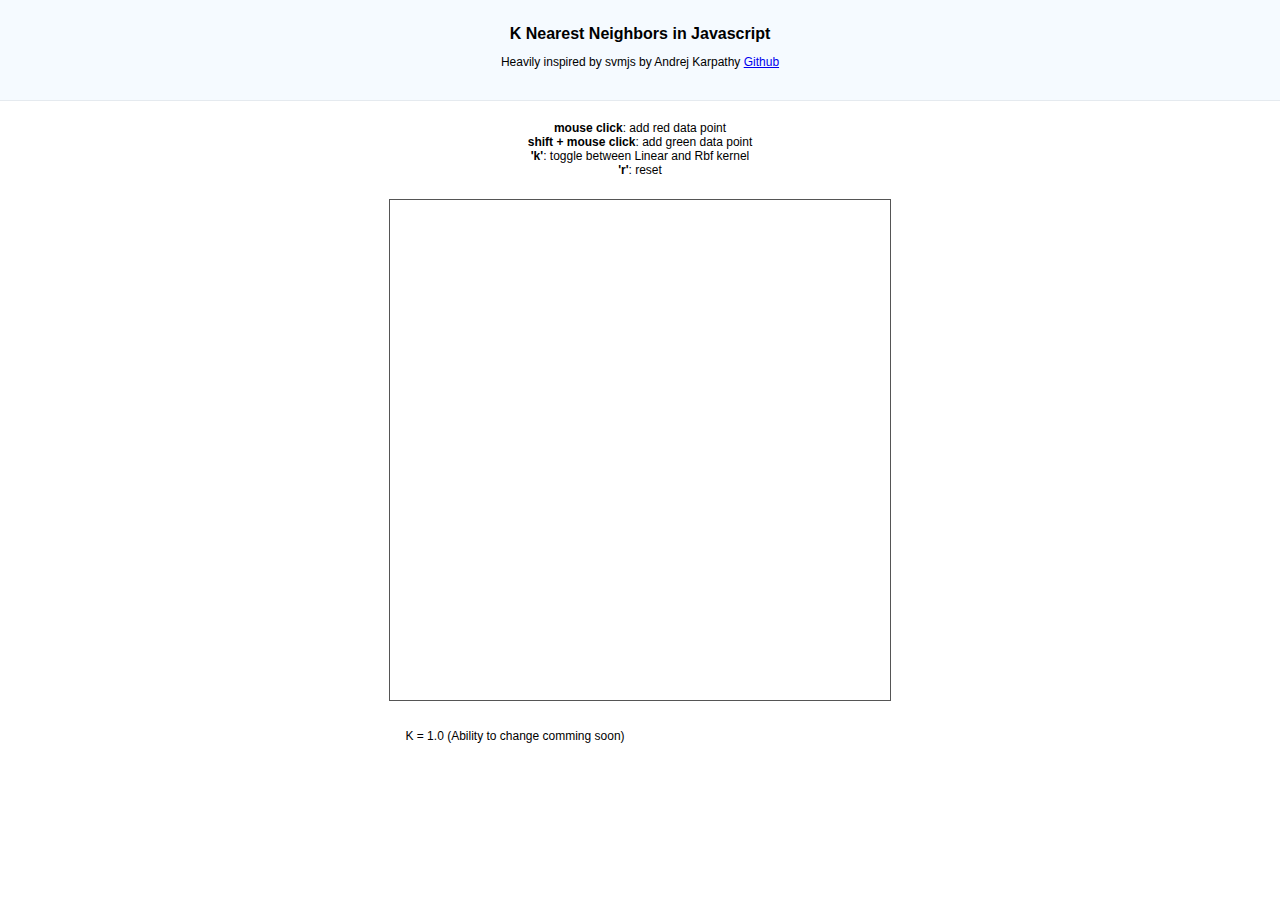
==== knn-demo.html @ ee6cfcec "make it deployable to pages" ====
<html>

<head>
  <title>KNN K Nearest Neighbors in Javascript: demo</title>
  <link type="text/css" href="./demo/jqueryui/css/ui-lightness/jquery-ui-1.8.21.custom.css" rel="Stylesheet" />
  <script type="text/javascript" src="./demo/jqueryui/js/jquery-1.7.2.min.js"></script>
  <script type="text/javascript" src="./demo/jqueryui/js/jquery-ui-1.8.21.custom.min.js"></script>
  <script src="./demo/npg_include/npgmain.js"></script>
  <script src="../demo/lib/knn.js"></script>
  <script type="text/javascript">

    /*
    This demo includes npg library (notpygamejs) that I wrote a while ago. It can
    be found on my Github page (https://github.com/karpathy/notpygamejs). It's a 
    quick and dirty canvas wrapper that has some helped functions I use often.
    It's main use is to contain a main loop and expose methods update(), draw(), 
    as well as some events keyUp(), mouseClick() etc.
    */


    var N = 10; //number of data points
    var data = new Array(N);
    var labels = new Array(N);
    const ss = 50
    var density = 4.0;
    knn = new knnjs.KNN()
    function myinit() {

      data[0] = [-0.4326, 1.1909];
      data[1] = [3.0, 4.0];
      data[2] = [0.1253, -0.0376];
      data[3] = [0.2877, 0.3273];
      data[4] = [-1.1465, 0.1746];
      data[5] = [1.8133, 2.1139];
      data[6] = [2.7258, 3.0668];
      data[7] = [1.4117, 2.0593];
      data[8] = [4.1832, 1.9044];
      data[9] = [1.8636, 1.1677];
      labels[0] = 1;
      labels[1] = 1;
      labels[2] = 1;
      labels[3] = 1;
      labels[4] = 1;
      labels[5] = -1;
      labels[6] = -1;
      labels[7] = -1;
      labels[8] = -1;
      labels[9] = -1;
      grid = knn.train(data, labels, 1, "L1", ss, (WIDTH / density) + 1)
      console.log(grid)
    }
    function retrain() {
      grid = knn.train(data, labels, 1, "L1", ss, (WIDTH / density) + 1)
    }


    function update() {
    }

    function draw() {


      ctx.clearRect(0, 0, WIDTH, HEIGHT);

      // draw decisions in the grid



      for (let x = 0.0; x <= WIDTH; x += density) {

        for (let y = 0.0; y <= HEIGHT; y += density) {




          if (grid[x / density][y / density] > 0) ctx.fillStyle = `rgb(150,250,150)`;
          else ctx.fillStyle = 'rgb(250,150,150)';
          ctx.fillRect(x - density / 2 - 1, y - density - 1, density + 2, density + 2);
        }
      }

      // draw axes
      ctx.beginPath();
      ctx.strokeStyle = 'rgb(50,50,50)';
      ctx.lineWidth = 1;
      ctx.moveTo(0, HEIGHT / 2);
      ctx.lineTo(WIDTH, HEIGHT / 2);
      ctx.moveTo(WIDTH / 2, 0);
      ctx.lineTo(WIDTH / 2, HEIGHT);
      ctx.stroke();
      ctx.strokeStyle = 'rgb(0,0,0)';
      for (var i = 0; i < N; i++) {
        if (labels[i] == 1) ctx.fillStyle = 'rgb(100,200,100)';
        else ctx.fillStyle = 'rgb(200,100,100)';
        ctx.lineWidth = 2;
        drawCircle(data[i][0] * ss + WIDTH / 2, data[i][1] * ss + HEIGHT / 2, 6);
      }



      ctx.fillStyle = 'rgb(0,0,0)';
      // ctx.fillText("Converged in " + 10 + " iterations.", 10, HEIGHT - 30);
      ctx.fillText("K = 1", 10, HEIGHT - 30);
      ctx.fillText("Using Manhatten distance", 10, HEIGHT - 15);
      // var numsupp = 0;
      // for (var i = 0; i < N; i++) { if (2 > 1e-5) numsupp++; }
      // ctx.fillText("Number of support vectors: " + numsupp + " / " + N, 10, HEIGHT - 50);

      // if (3 === 1) ctx.fillText("Using Rbf kernel with sigma = " + rbfKernelSigma.toPrecision(2), 10, HEIGHT - 70);
      // if (0 === 0) ctx.fillText("Using Linear kernel", 10, HEIGHT - 70);

      // ctx.fillText("C = " + "3", 10, HEIGHT - 90);
    }

    function mouseClick(x, y, shiftPressed) {

      // add datapoint at location of click
      data[N] = [(x - WIDTH / 2) / ss, (y - HEIGHT / 2) / ss];
      labels[N] = shiftPressed ? 1 : -1;
      N += 1;
      retrain()
    }

    function keyUp(key) {

      if (key == 82) { // 'r'

        // reset to original data and retrain
        data = data.splice(0, 10);
        labels = labels.splice(0, 10);
        N = 10;
        retrain();
      }
      if (key == 75) { // 'k'

        // toggle between kernels: rbf or linear
        kernelid = 1 - kernelid; // toggle 1 and 0
        retrain();
      }
    }
    function keyDown(key) {
    }


    // UI stuff
    function refreshC(event, ui) {
      const k = ui.value;

      $("#creport").text("K = 1.0(Ability to change comming soon)");

    }

    function refreshSig(event, ui) {
      var logSig = ui.value;
      rbfKernelSigma = Math.pow(10, logSig);
      $("#sigreport").text("RBF Kernel sigma = " + rbfKernelSigma.toPrecision(2));
      if (kernelid == 1) {

      }
    }

    $(function () {
      // for C parameter
      $("#slider1").slider({
        orientation: "horizontal",
        slide: refreshC,
        max: 2.0,
        min: -2.0,
        step: 0.1,
        value: 0.0
      });

      // for rbf kernel sigma
      $("#slider2").slider({
        orientation: "horizontal",
        slide: refreshSig,
        max: 2.0,
        min: -2.0,
        step: 0.1,
        value: 0.0
      });
    });
  </script>

  <style type="text/css">
    canvas {
      border: 1px solid #555;
      margin-top: 10px;
    }

    body {
      text-align: center;
      font-family: Verdana, Helvetica, sans-serif;
      font-size: 12px;
      padding: 0;
      margin: 0;
    }

    h1 {
      font-size: 16px;
    }

    p {
      padding-top: 0;
      padding-bottom: 0;
    }

    #dec {
      width: 100%;
      height: 100px;
      background-color: #F5FAFF;
      border-bottom: 1px solid #E5EAEF;
      margin-bottom: 20px;
    }

    #optsdiv {
      width: 500px;
      margin-left: auto;
      margin-right: auto;
    }
  </style>

</head>

<body onLoad="NPGinit(3);">
  <div id="dec">
    <br />
    <h1>K Nearest Neighbors in Javascript</h1>
    <p>
      Heavily inspired by svmjs by Andrej Karpathy <a href="https://github.com/karpathy/svmjs">Github</a> <br />
      <!-- Find me on Twitter <a href="https://twitter.com/karpathy">@karpathy</a> -->
    </p>
  </div>

  <p>
    <b>mouse click</b>: add red data point<br />
    <b>shift + mouse click</b>: add green data point<br />
    <b>'k'</b>: toggle between Linear and Rbf kernel<br />
    <b>'r'</b>: reset<br />
  </p>

  <canvas id="NPGcanvas" width="500" height="500">Browser not supported for Canvas. Get a real
    browser.</canvas><br /><br />

  <div id="optsdiv">
    <div style="width:230px; float: left; margin-left: 10px;">
      <div id="slider1"></div><br /><span id="creport">K = 1.0 (Ability to change comming soon)</span>
    </div>
    <!-- <div style="width:230px; float: right; margin-right: 10px;">
      <div id="slider2"></div><br /><span id="sigreport">RBF Kernel sigma = 1.0</span>
    </div> -->
  </div>


</body>

</html>
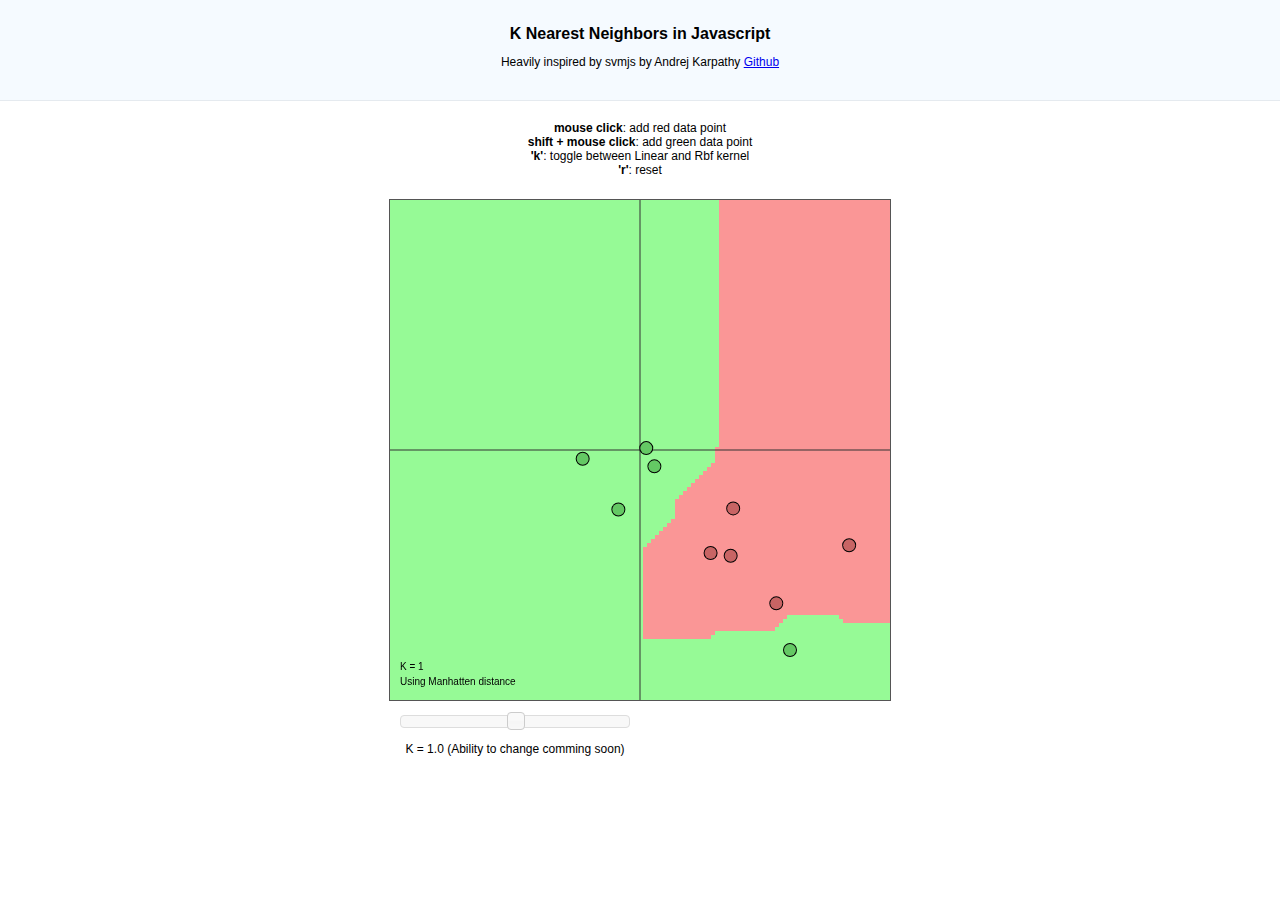
==== commit 952b9981: "fix imports" ====
--- a/knn-demo.html
+++ b/knn-demo.html
@@ -6,7 +6,7 @@
   <script type="text/javascript" src="./demo/jqueryui/js/jquery-1.7.2.min.js"></script>
   <script type="text/javascript" src="./demo/jqueryui/js/jquery-ui-1.8.21.custom.min.js"></script>
   <script src="./demo/npg_include/npgmain.js"></script>
-  <script src="../demo/lib/knn.js"></script>
+  <script src="./lib/knn.js"></script>
   <script type="text/javascript">
 
     /*
